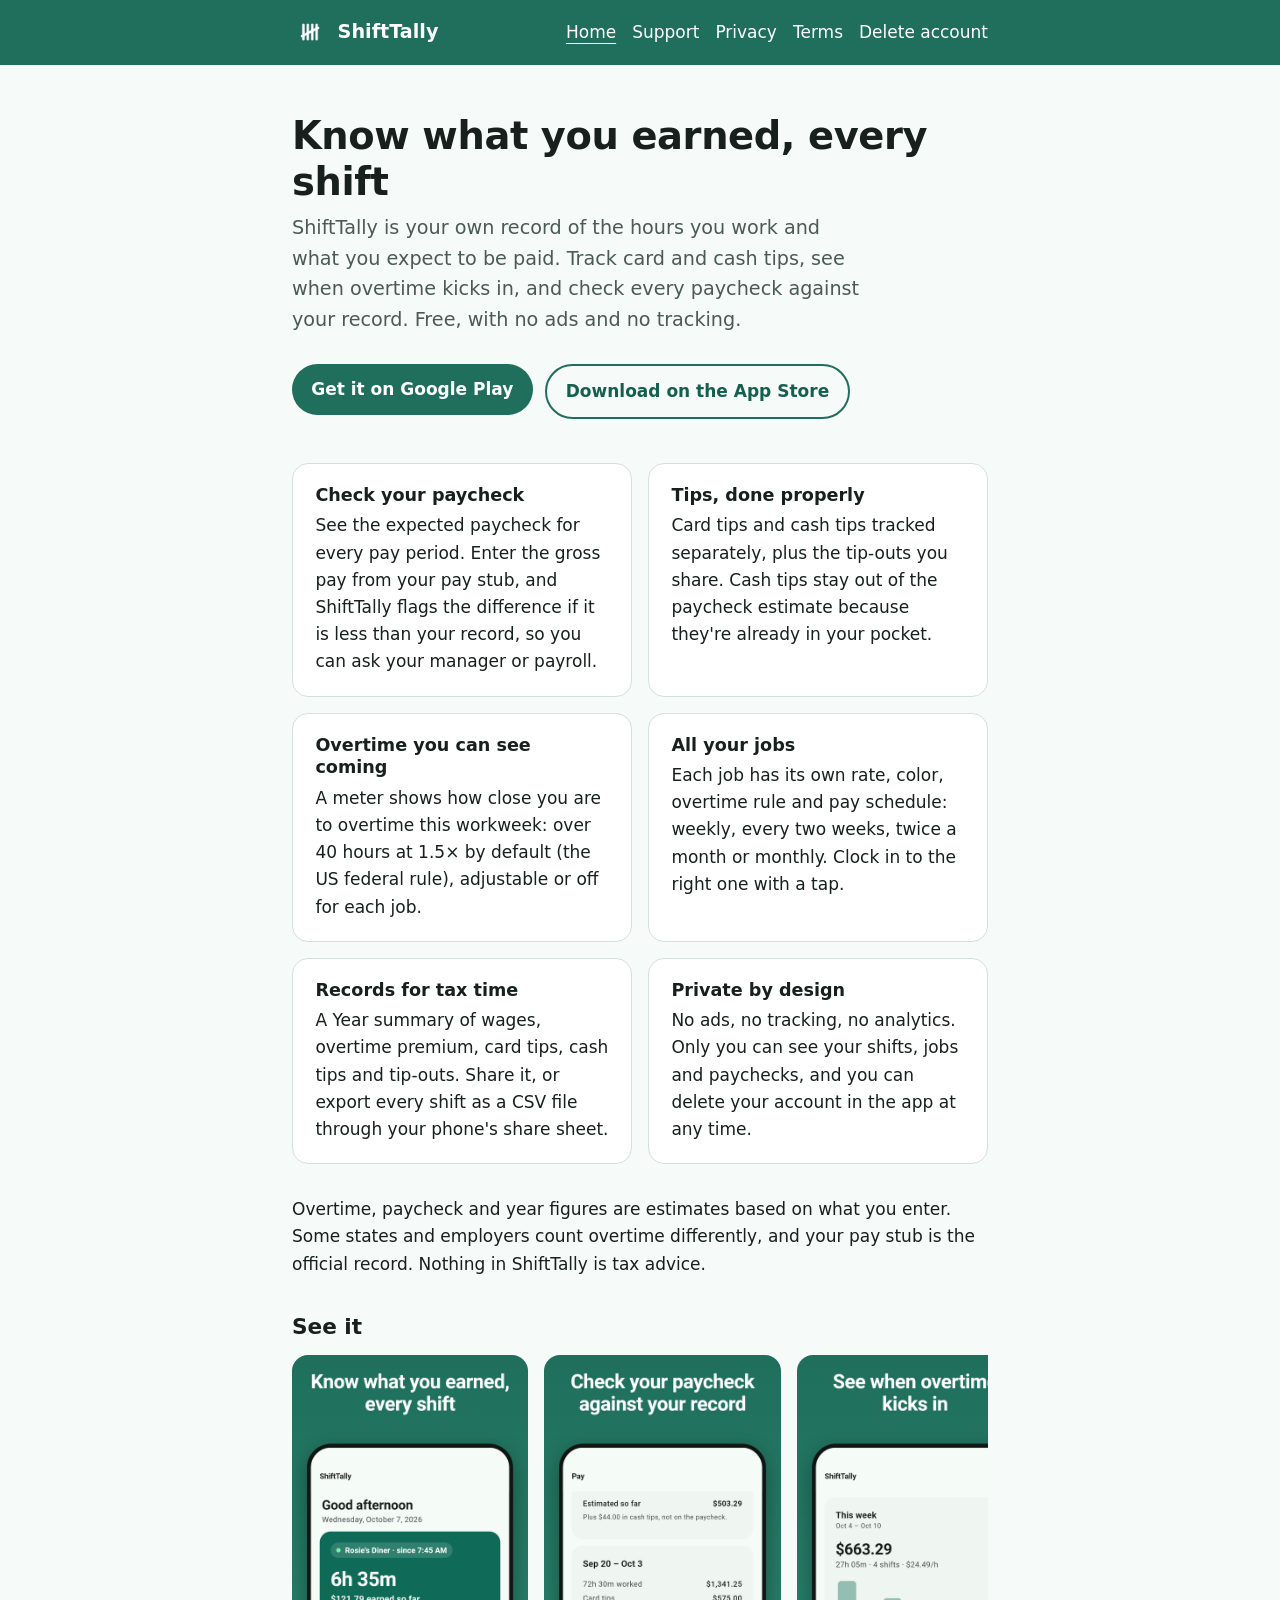
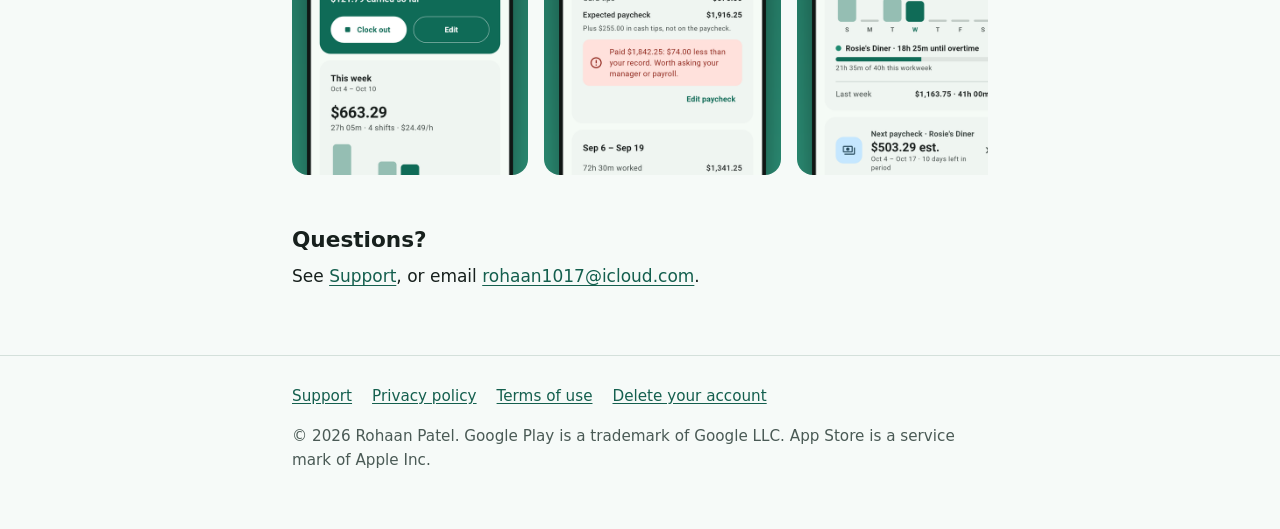
==== shifttally/index.html @ 5cca41b7 "Policy and support pages for ShiftTally: Hours & Pay Co-Authored-By: Claude Opus 5.5 <noreply@anthro" ====
<!DOCTYPE html>
<html lang="en">
<head>
  <meta charset="utf-8">
  <meta name="viewport" content="width=device-width, initial-scale=1">
  <title>ShiftTally: paychecks, tips and overtime for hourly workers</title>
  <meta name="description" content="Know what you earned, check each paycheck against your own record, and keep your tip and overtime records. Free, no ads, no tracking.">
  <meta name="theme-color" content="#1F6F5C">
  <link rel="icon" href="favicon.png" type="image/png">
  <link rel="stylesheet" href="style.css">
</head>
<body>
  <a class="skip" href="#main">Skip to content</a>
  <header class="site-header">
    <div class="wrap">
      <a class="brand" href="index.html"><img src="icon-192.png" alt="" width="36" height="36">ShiftTally</a>
      <nav aria-label="Site">
        <ul>
          <li><a href="index.html" aria-current="page">Home</a></li>
          <li><a href="support.html">Support</a></li>
          <li><a href="privacy.html">Privacy</a></li>
          <li><a href="terms.html">Terms</a></li>
          <li><a href="delete-account.html">Delete account</a></li>
        </ul>
      </nav>
    </div>
  </header>
  <main id="main">
    <div class="wrap">
      <section class="hero">
        <h1>Know what you earned, every shift</h1>
        <p class="lead">ShiftTally is your own record of the hours you work and what you expect to be paid. Track card and cash tips, see when overtime kicks in, and check every paycheck against your record. Free, with no ads and no tracking.</p>
        <ul class="badges">
          <li><a class="button" href="[Google Play listing URL]">Get it on Google Play</a></li>
          <li><a class="button secondary" href="[App Store listing URL]">Download on the App Store</a></li>
        </ul>
      </section>

      <ul class="features">
        <li class="card">
          <h2>Check your paycheck</h2>
          <p>See the expected paycheck for every pay period. Enter the gross pay from your pay stub, and ShiftTally flags the difference if it is less than your record, so you can ask your manager or payroll.</p>
        </li>
        <li class="card">
          <h2>Tips, done properly</h2>
          <p>Card tips and cash tips tracked separately, plus the tip-outs you share. Cash tips stay out of the paycheck estimate because they're already in your pocket.</p>
        </li>
        <li class="card">
          <h2>Overtime you can see coming</h2>
          <p>A meter shows how close you are to overtime this workweek: over 40 hours at 1.5&times; by default (the US federal rule), adjustable or off for each job.</p>
        </li>
        <li class="card">
          <h2>All your jobs</h2>
          <p>Each job has its own rate, color, overtime rule and pay schedule: weekly, every two weeks, twice a month or monthly. Clock in to the right one with a tap.</p>
        </li>
        <li class="card">
          <h2>Records for tax time</h2>
          <p>A Year summary of wages, overtime premium, card tips, cash tips and tip-outs. Share it, or export every shift as a CSV file through your phone's share sheet.</p>
        </li>
        <li class="card">
          <h2>Private by design</h2>
          <p>No ads, no tracking, no analytics. Only you can see your shifts, jobs and paychecks, and you can delete your account in the app at any time.</p>
        </li>
      </ul>

      <p>Overtime, paycheck and year figures are estimates based on what you enter. Some states and employers count overtime differently, and your pay stub is the official record. Nothing in ShiftTally is tax advice.</p>

      <h2>See it</h2>
      <div class="shots" role="group" aria-label="App screenshots" tabindex="0">
        <img src="img/01_on_shift.png" width="540" height="960" alt="Today screen, clocked in at Rosie's Diner since 12:45 PM: 6 hours 35 minutes worked and $121.79 earned so far, with Clock out and Edit buttons.">
        <img src="img/02_paycheck.png" width="540" height="960" alt="Pay screen for Sep 20 to Oct 3: expected paycheck $1,916.25; a red notice says paid $1,842.25, $74.00 less than your record, worth asking your manager or payroll.">
        <img src="img/03_week.png" width="540" height="960" alt="This week card: $663.29 over 27 hours 5 minutes and 4 shifts, a bar for each day, Rosie's Diner 18 hours 25 minutes until overtime, and the next paycheck estimated at $503.29.">
        <img src="img/06_year.png" width="540" height="960" alt="Year summary in dark mode: $5,818.79 earned in 2026 so far, with wages, overtime premium, card tips $1,422.00, cash tips $588.00 and tip-outs given.">
      </div>

      <h2>Questions?</h2>
      <p>See <a href="support.html">Support</a>, or email <a href="mailto:rohaan1017@icloud.com">rohaan1017@icloud.com</a>.</p>
    </div>
  </main>
  <footer class="site-footer">
    <div class="wrap">
      <ul>
        <li><a href="support.html">Support</a></li>
        <li><a href="privacy.html">Privacy policy</a></li>
        <li><a href="terms.html">Terms of use</a></li>
        <li><a href="delete-account.html">Delete your account</a></li>
      </ul>
      <p>&copy; 2026 Rohaan Patel. Google Play is a trademark of Google LLC. App Store is a service mark of Apple Inc.</p>
    </div>
  </footer>
</body>
</html>
---- shifttally/style.css ----
/* ShiftTally site: one small stylesheet for every page. Brand #1F6F5C. */
:root {
  --brand: #1f6f5c;
  --brand-strong: #145041;
  --brand-soft: #d9efe7;
  --bg: #f6faf8;
  --surface: #ffffff;
  --text: #17201d;
  --muted: #4a5a55;
  --border: #d4e0db;
  --link: #145f4e;
  --note-bg: #fff6d9;
  --note-border: #e5c55a;
  color-scheme: light dark;
}

@media (prefers-color-scheme: dark) {
  :root {
    --brand: #5fcaa9;
    --brand-strong: #8fe0c6;
    --brand-soft: #173a31;
    --bg: #0f1614;
    --surface: #17201d;
    --text: #e6efeb;
    --muted: #a9bbb4;
    --border: #2b3a35;
    --link: #8fe0c6;
    --note-bg: #3a3218;
    --note-border: #8d7a2e;
  }
}

*, *::before, *::after { box-sizing: border-box; }

html { -webkit-text-size-adjust: 100%; }

body {
  margin: 0;
  background: var(--bg);
  color: var(--text);
  font: 1.0625rem/1.6 system-ui, -apple-system, "Segoe UI", Roboto, "Helvetica Neue", Arial, sans-serif;
}

.skip {
  position: absolute;
  left: -999px;
  top: 0;
  padding: .5rem 1rem;
  background: var(--surface);
  color: var(--text);
  z-index: 10;
}
.skip:focus { left: 1rem; top: 1rem; }

a { color: var(--link); text-underline-offset: .15em; }
a:hover { text-decoration-thickness: 2px; }
:focus-visible { outline: 3px solid var(--brand); outline-offset: 2px; border-radius: 4px; }

.wrap { width: 100%; max-width: 46rem; margin: 0 auto; padding: 0 1.25rem; }

/* Header */
.site-header {
  background: #1f6f5c;
  color: #fff;
}
.site-header .wrap {
  display: flex;
  flex-wrap: wrap;
  align-items: center;
  justify-content: space-between;
  gap: .5rem 1.5rem;
  padding-top: .9rem;
  padding-bottom: .9rem;
}
.brand {
  display: inline-flex;
  align-items: center;
  gap: .6rem;
  color: #fff;
  font-weight: 700;
  font-size: 1.2rem;
  text-decoration: none;
}
.brand img { width: 36px; height: 36px; border-radius: 9px; }
.site-header nav ul {
  display: flex;
  flex-wrap: wrap;
  gap: .25rem 1rem;
  margin: 0;
  padding: 0;
  list-style: none;
}
.site-header nav a { color: #fff; text-decoration: none; font-weight: 500; padding: .25rem 0; }
.site-header nav a:hover,
.site-header nav a[aria-current="page"] { text-decoration: underline; text-underline-offset: .3em; }
.site-header :focus-visible { outline-color: #fff; }

/* Content */
main { padding: 2rem 0 3rem; }
h1 { font-size: clamp(1.75rem, 5vw, 2.4rem); line-height: 1.2; margin: 0 0 .5rem; letter-spacing: -.01em; }
h2 { font-size: 1.35rem; line-height: 1.3; margin: 2.2rem 0 .6rem; }
h3 { font-size: 1.1rem; margin: 1.5rem 0 .4rem; }
p, ul, ol { margin: 0 0 1rem; }
li { margin: .25rem 0; }
.lead { font-size: 1.2rem; color: var(--muted); }
.updated { color: var(--muted); font-size: .95rem; }

.note {
  background: var(--note-bg);
  border: 1px solid var(--note-border);
  border-radius: 12px;
  padding: .9rem 1.1rem;
  margin: 0 0 1.5rem;
  font-size: .95rem;
}

.card {
  background: var(--surface);
  border: 1px solid var(--border);
  border-radius: 16px;
  padding: 1.25rem 1.4rem;
  margin: 0 0 1rem;
}
.card > :last-child { margin-bottom: 0; }

/* Tables become stacked rows on narrow screens. */
.table-wrap { overflow-x: auto; margin: 0 0 1rem; }
table { border-collapse: collapse; width: 100%; font-size: .97rem; }
th, td { text-align: left; vertical-align: top; padding: .6rem .7rem; border-bottom: 1px solid var(--border); }
th { background: var(--brand-soft); }
@media (max-width: 36rem) {
  table, thead, tbody, tr, th, td { display: block; }
  thead { position: absolute; left: -9999px; }
  tr { border: 1px solid var(--border); border-radius: 12px; margin-bottom: .75rem; background: var(--surface); }
  td { border: 0; padding: .35rem .8rem; }
  td::before { content: attr(data-label); display: block; font-weight: 600; font-size: .85rem; color: var(--muted); }
}

/* Home page */
.hero { padding: 1rem 0 .5rem; }
.hero .lead { max-width: 36rem; }
.badges { display: flex; flex-wrap: wrap; gap: .75rem; margin: 1.5rem 0 0; padding: 0; list-style: none; }
.button {
  display: inline-block;
  padding: .75rem 1.2rem;
  border-radius: 999px;
  background: var(--brand);
  color: #fff;
  font-weight: 600;
  text-decoration: none;
}
@media (prefers-color-scheme: dark) { .button { color: #0f1614; } }
.button.secondary { background: transparent; color: var(--link); border: 2px solid var(--brand); }
.features { display: grid; grid-template-columns: repeat(auto-fit, minmax(14rem, 1fr)); gap: 1rem; margin: 2rem 0; padding: 0; list-style: none; }
.features li { margin: 0; }
.features h2 { font-size: 1.1rem; margin: 0 0 .35rem; }
.shots { display: flex; gap: 1rem; overflow-x: auto; padding: .25rem 0 1rem; margin: 0 0 1rem; }
.shots img { height: 420px; width: auto; border-radius: 16px; flex: none; }
@media (max-width: 36rem) { .shots img { height: 360px; } }

kbd {
  font: inherit;
  font-weight: 600;
  padding: .05rem .4rem;
  border: 1px solid var(--border);
  border-radius: 6px;
  background: var(--surface);
}

/* Footer */
.site-footer { border-top: 1px solid var(--border); padding: 1.5rem 0 2.5rem; color: var(--muted); font-size: .95rem; }
.site-footer ul { display: flex; flex-wrap: wrap; gap: .25rem 1.25rem; list-style: none; padding: 0; margin: 0 0 .75rem; }
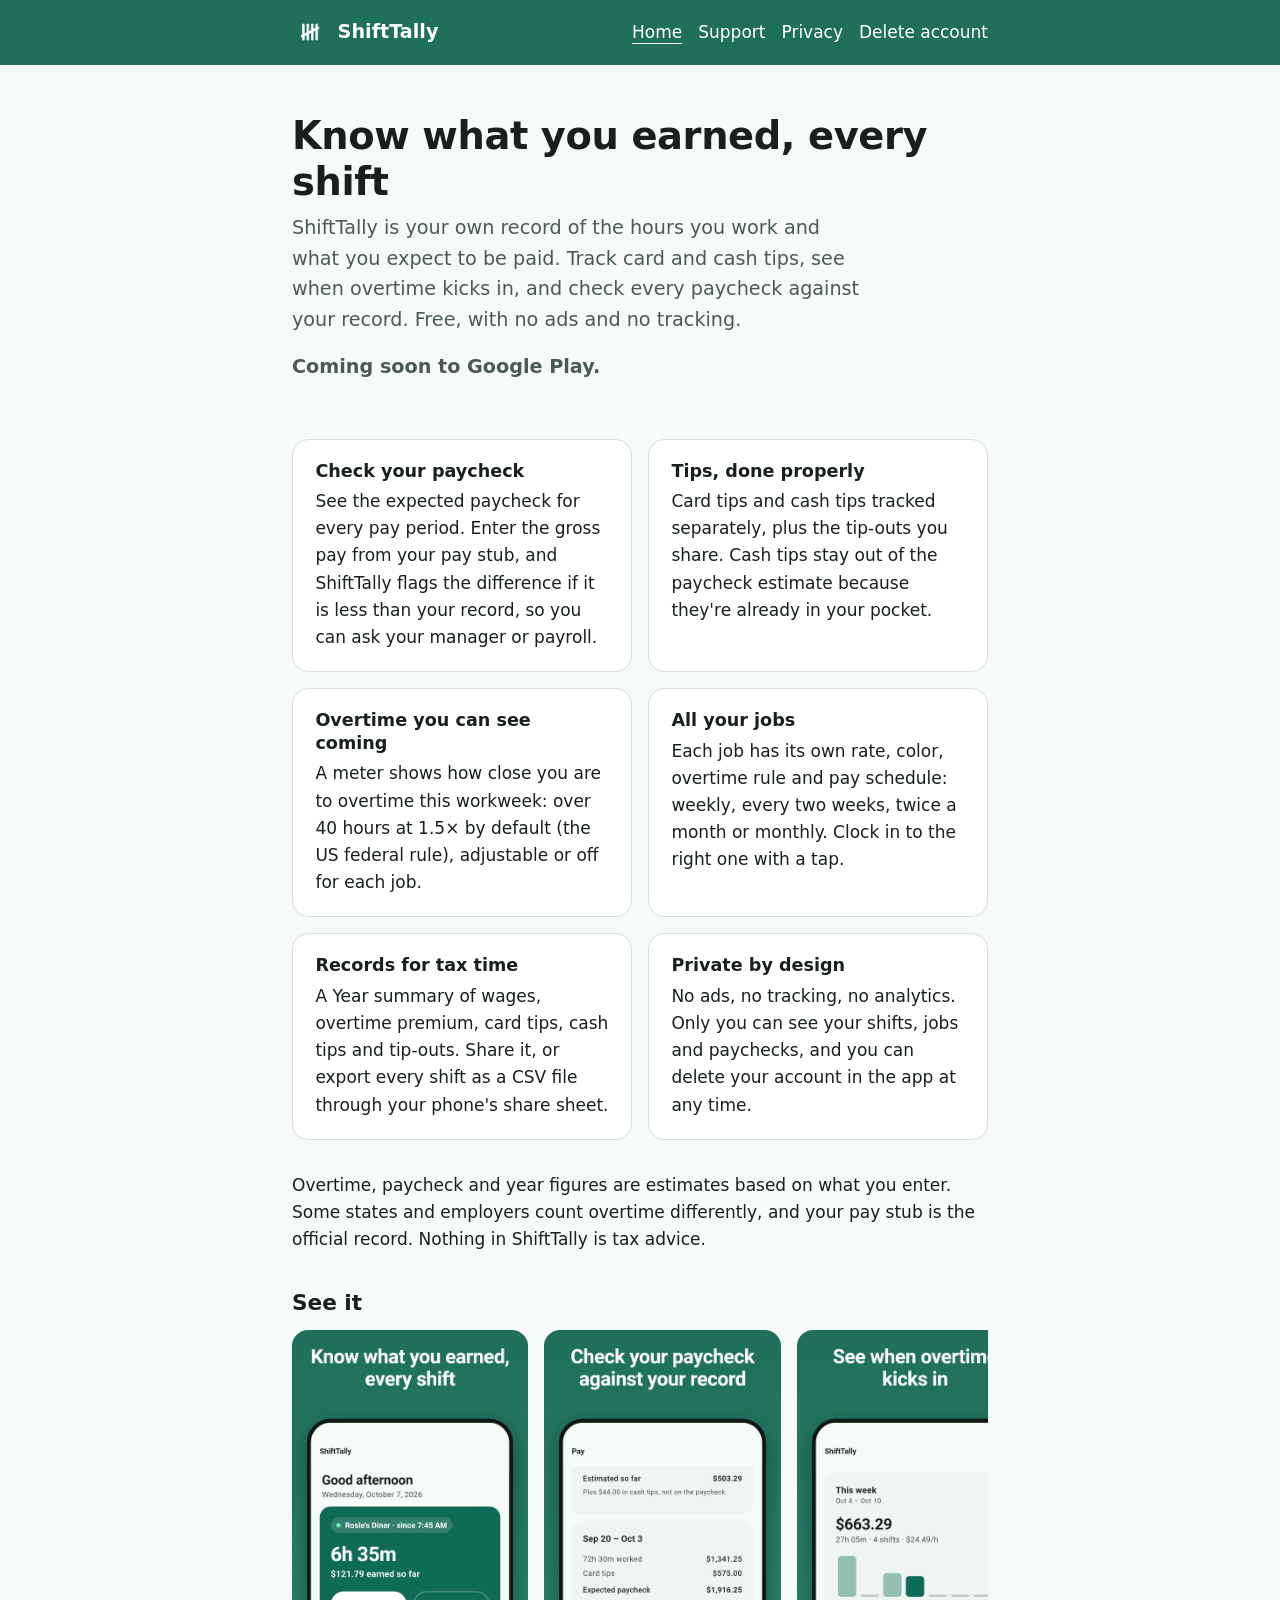
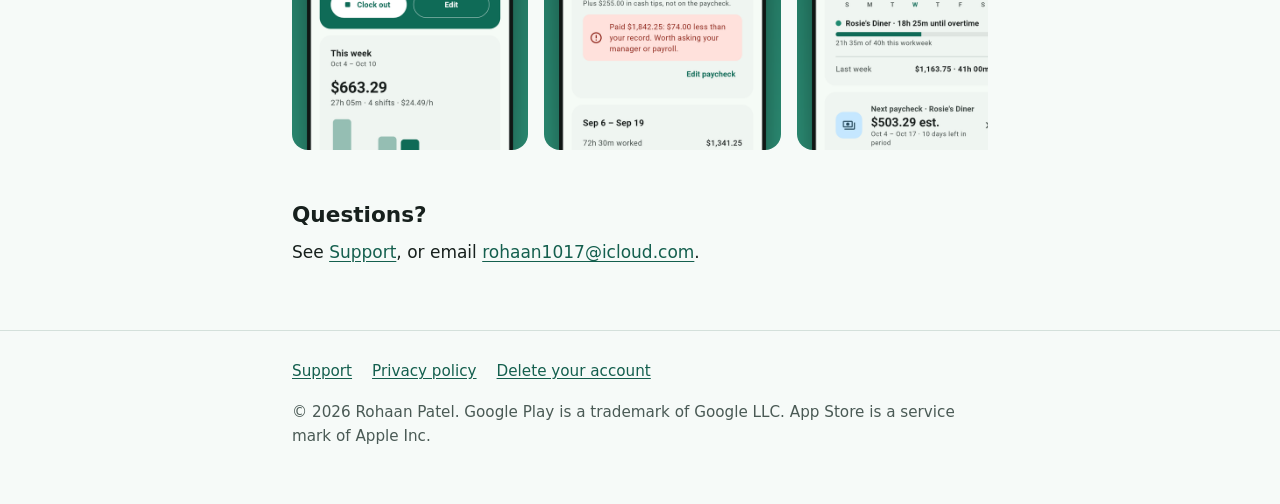
==== commit 39b5a2fb: "Prepare the pages for publishing: date, no draft notes, terms held back Co-Authored-By: Claude Opus " ====
--- a/shifttally/index.html
+++ b/shifttally/index.html
@@ -19,7 +19,6 @@
           <li><a href="index.html" aria-current="page">Home</a></li>
           <li><a href="support.html">Support</a></li>
           <li><a href="privacy.html">Privacy</a></li>
-          <li><a href="terms.html">Terms</a></li>
           <li><a href="delete-account.html">Delete account</a></li>
         </ul>
       </nav>
@@ -30,10 +29,7 @@
       <section class="hero">
         <h1>Know what you earned, every shift</h1>
         <p class="lead">ShiftTally is your own record of the hours you work and what you expect to be paid. Track card and cash tips, see when overtime kicks in, and check every paycheck against your record. Free, with no ads and no tracking.</p>
-        <ul class="badges">
-          <li><a class="button" href="[Google Play listing URL]">Get it on Google Play</a></li>
-          <li><a class="button secondary" href="[App Store listing URL]">Download on the App Store</a></li>
-        </ul>
+        <p class="lead"><strong>Coming soon to Google Play.</strong></p>
       </section>
 
       <ul class="features">
@@ -82,7 +78,6 @@
       <ul>
         <li><a href="support.html">Support</a></li>
         <li><a href="privacy.html">Privacy policy</a></li>
-        <li><a href="terms.html">Terms of use</a></li>
         <li><a href="delete-account.html">Delete your account</a></li>
       </ul>
       <p>&copy; 2026 Rohaan Patel. Google Play is a trademark of Google LLC. App Store is a service mark of Apple Inc.</p>
